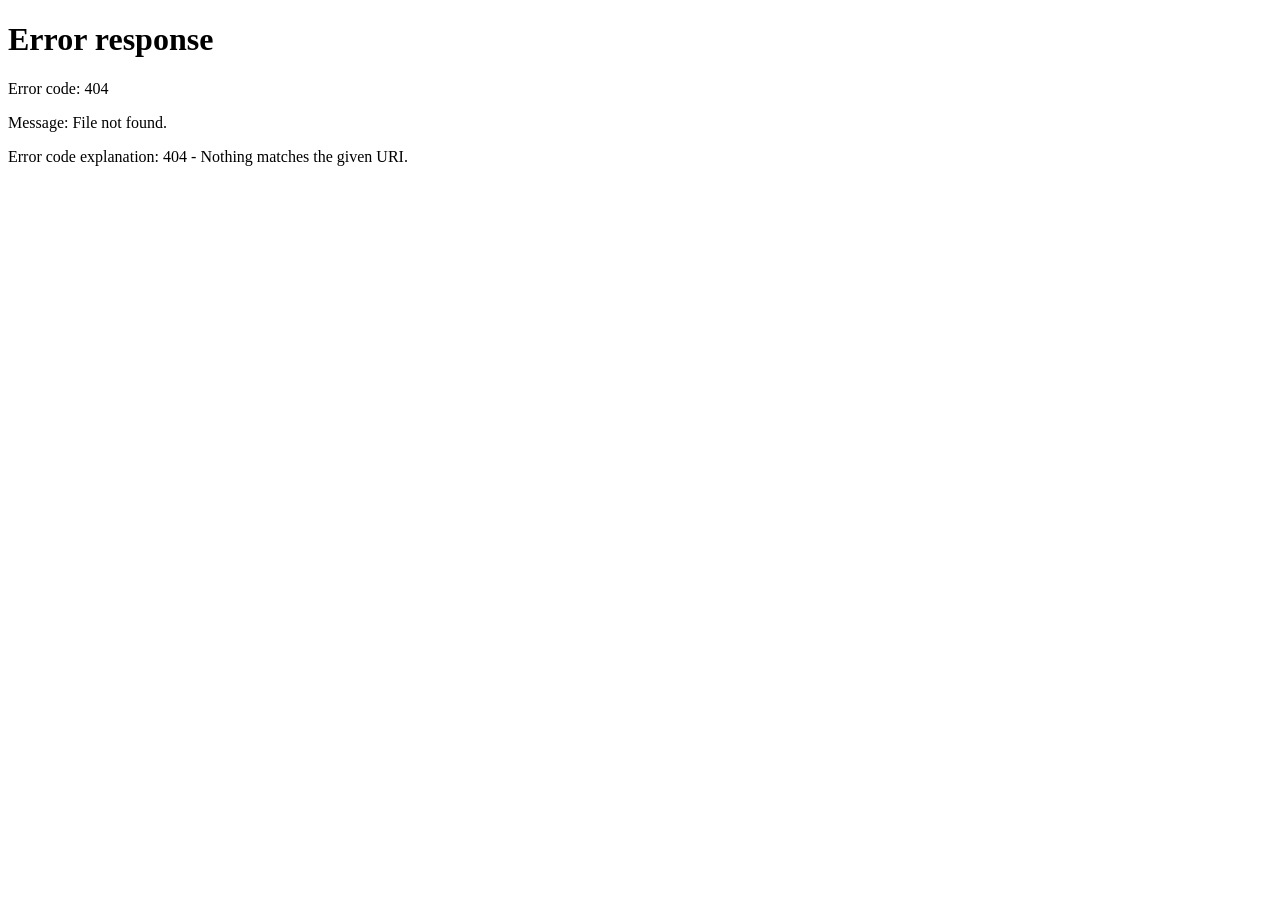
==== ledger/index.html @ 37b4e3fb "Forward the old Ledger addresses to Ballast /ledger/ and every page under it go to the same page und" ====
<!doctype html>
<html lang="en">
<head>
<meta charset="utf-8">
<meta name="viewport" content="width=device-width, initial-scale=1">
<title>Ledger is now Ballast</title>
<meta name="robots" content="noindex">
<link rel="canonical" href="https://gallowforge.github.io/ballast/">
<meta http-equiv="refresh" content="0; url=/ballast/">
<script>location.replace('/ballast/' + location.pathname.replace(/^\/ledger\/?/, '') + location.search + location.hash);</script>
<style>body{margin:0;min-height:100vh;display:grid;place-items:center;background:#0b0d12;color:#e8e9ee;font:16px/1.5 system-ui,sans-serif;padding:0 16px}a{color:#fff}</style>
</head>
<body><p>Ledger is now called Ballast. <a href="/ballast/">Open Ballast</a></p></body>
</html>
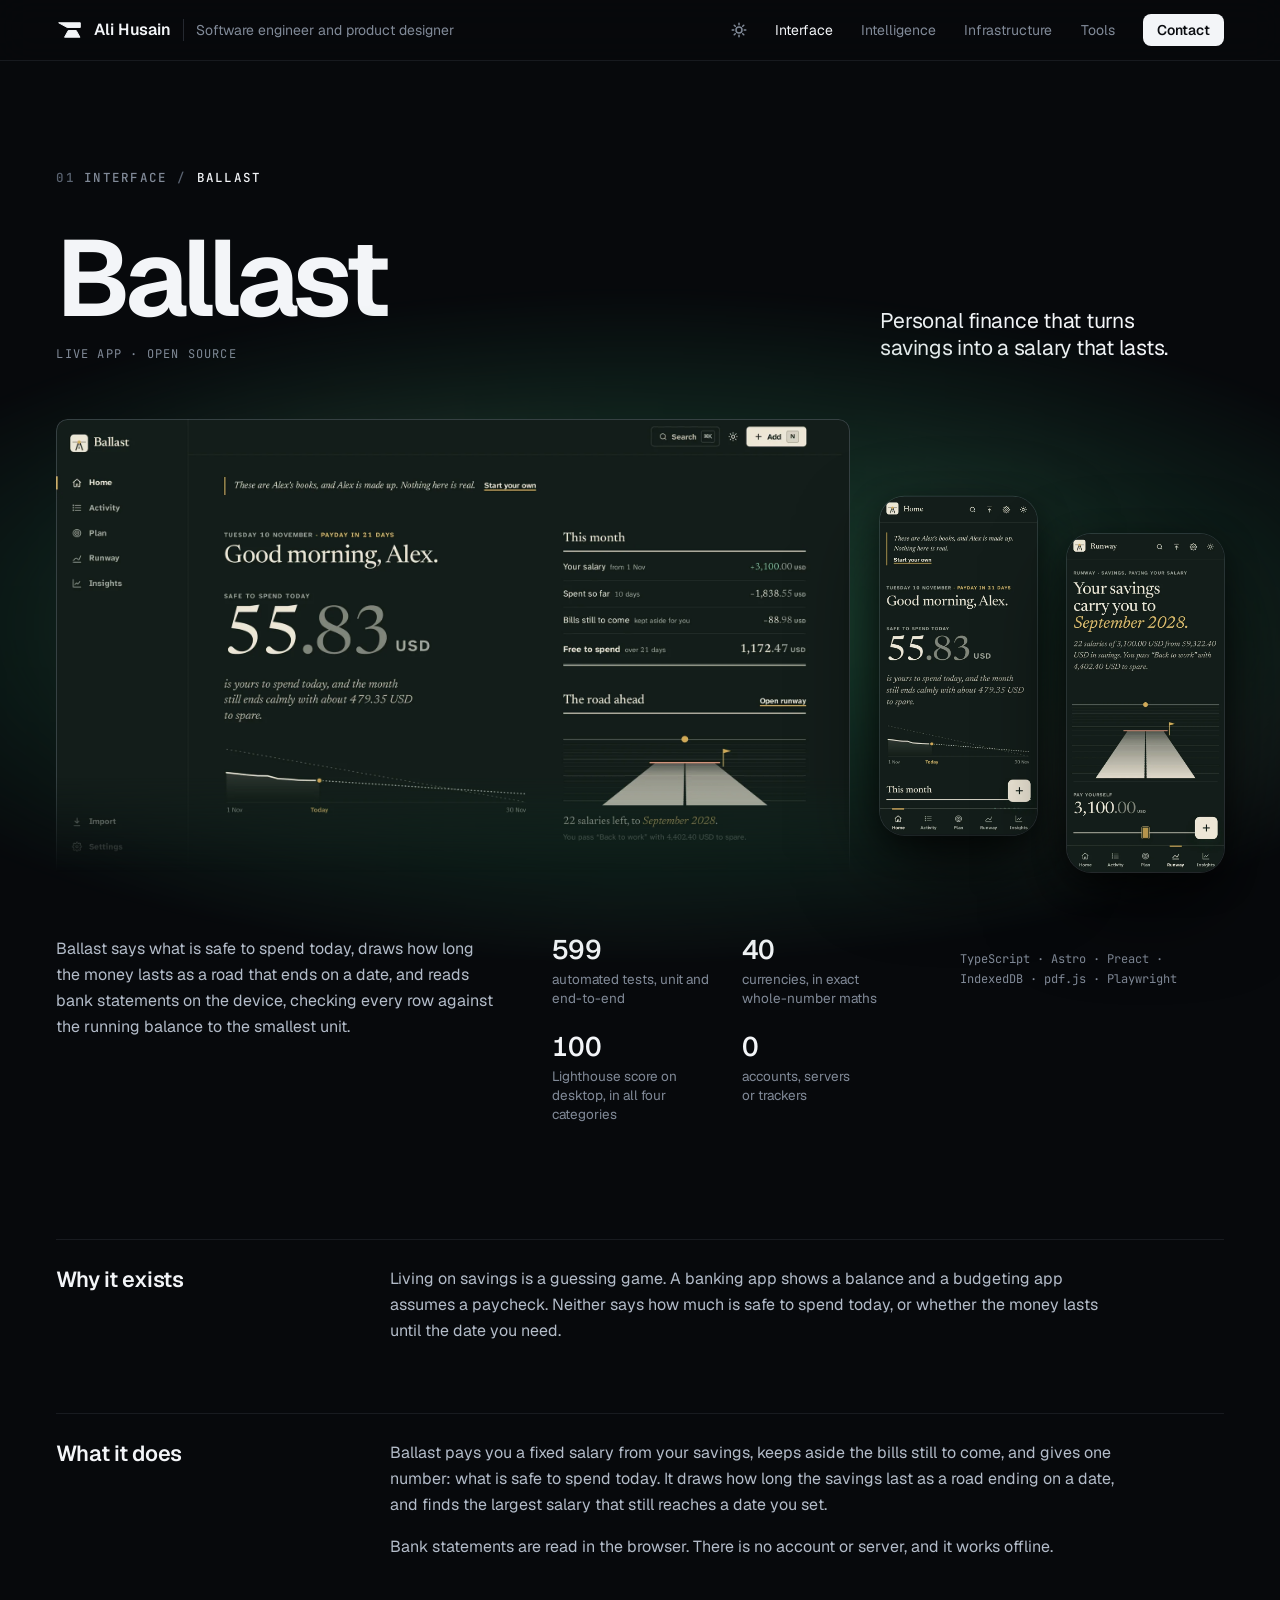
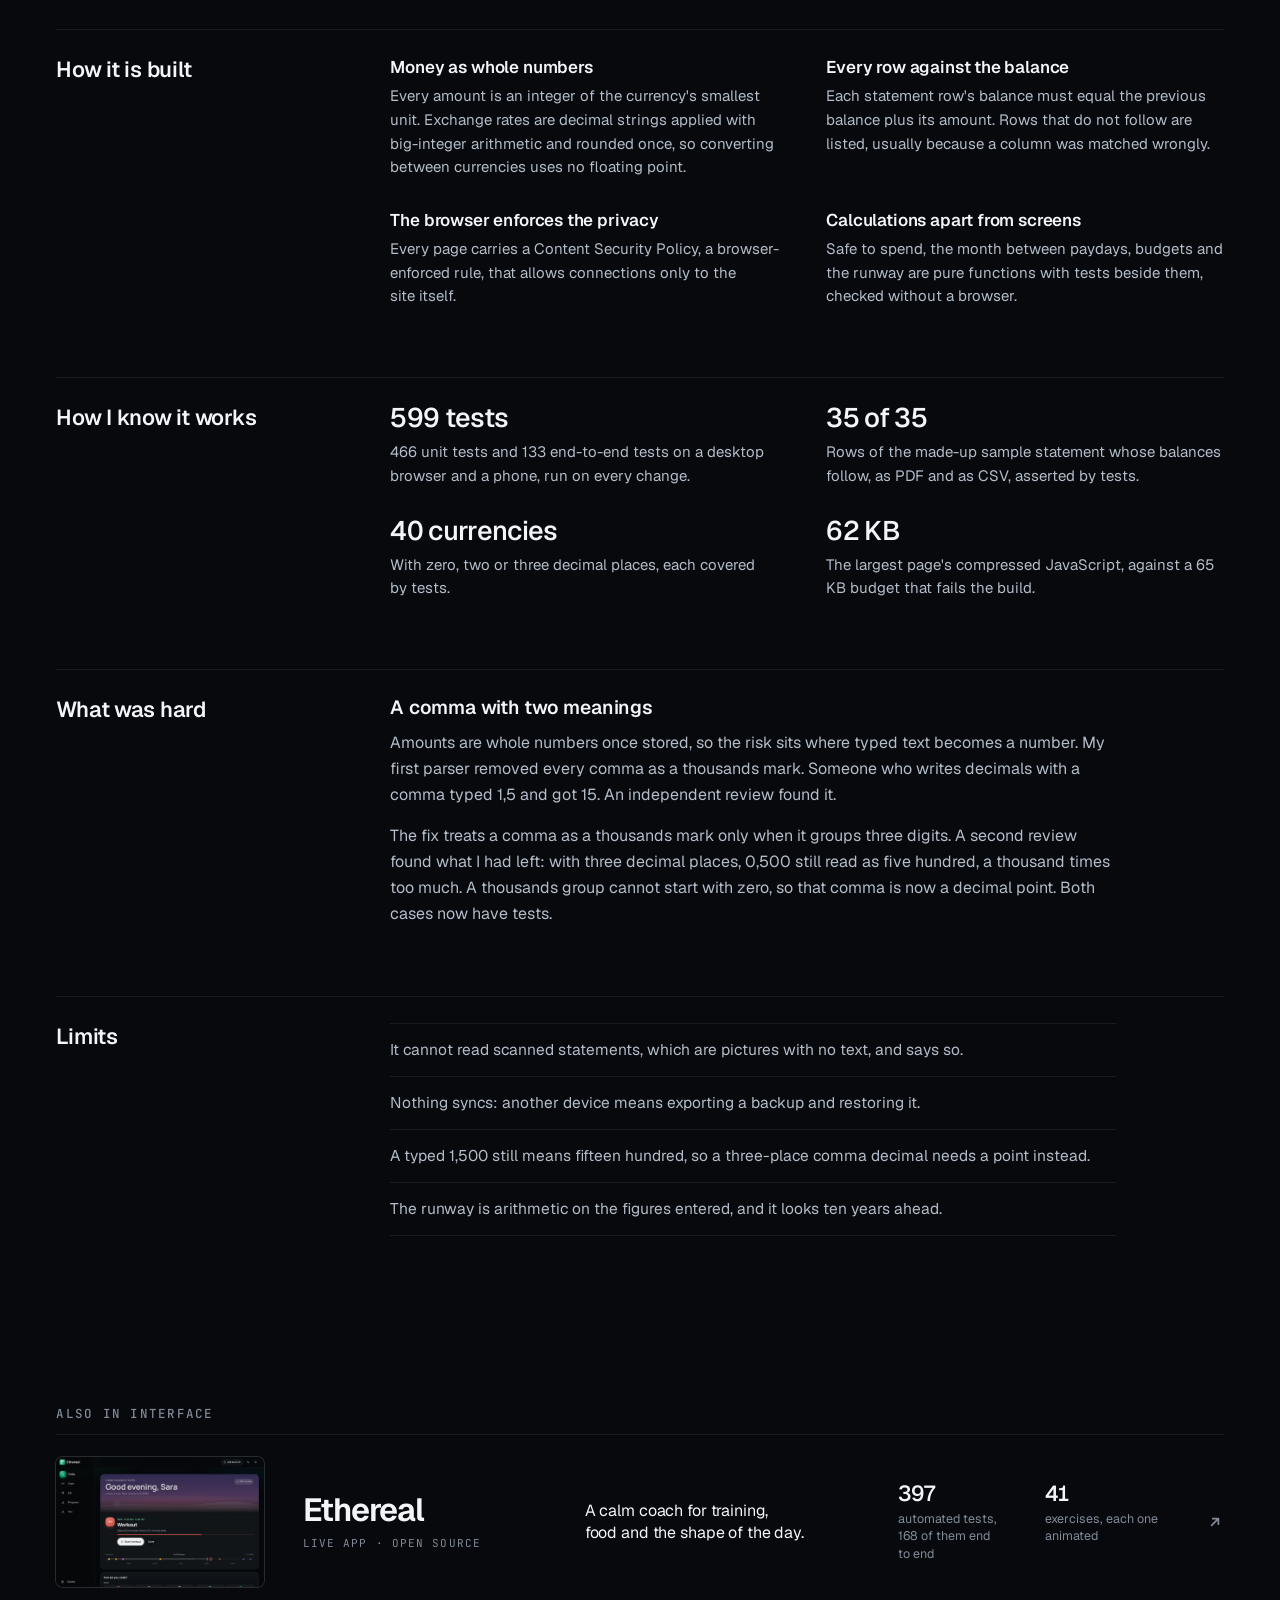
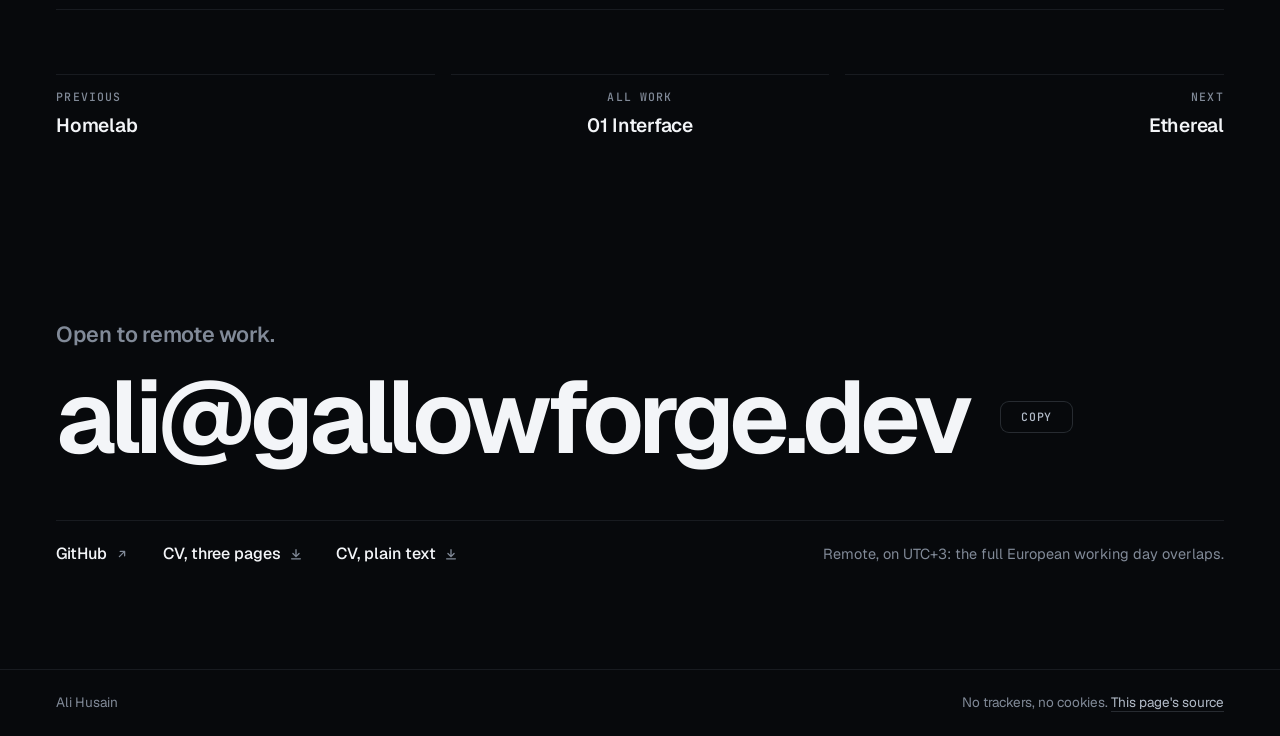
==== commit 0cd2e2a6: "Remove links that go stale when the project repositories are deleted Removes the GitHub repository l" ====
--- a/ledger/index.html
+++ b/ledger/index.html
@@ -5,10 +5,10 @@
 <meta name="viewport" content="width=device-width, initial-scale=1">
 <title>Ledger is now Ballast</title>
 <meta name="robots" content="noindex">
-<link rel="canonical" href="https://gallowforge.github.io/ballast/">
-<meta http-equiv="refresh" content="0; url=/ballast/">
-<script>location.replace('/ballast/' + location.pathname.replace(/^\/ledger\/?/, '') + location.search + location.hash);</script>
-<style>body{margin:0;min-height:100vh;display:grid;place-items:center;background:#0b0d12;color:#e8e9ee;font:16px/1.5 system-ui,sans-serif;padding:0 16px}a{color:#fff}</style>
+<link rel="canonical" href="https://gallowforge.github.io/work/ballast/">
+<meta http-equiv="refresh" content="0; url=/work/ballast/">
+<script>location.replace('/work/ballast/');</script>
+<style>body{margin:0;min-height:100vh;display:grid;place-items:center;background:#07090c;color:#f3f5f8;font:16px/1.5 system-ui,sans-serif;padding:0 16px}a{color:#fff}</style>
 </head>
-<body><p>Ledger is now called Ballast. <a href="/ballast/">Open Ballast</a></p></body>
+<body><p>Ledger is now called Ballast. <a href="/work/ballast/">See Ballast</a></p></body>
 </html>
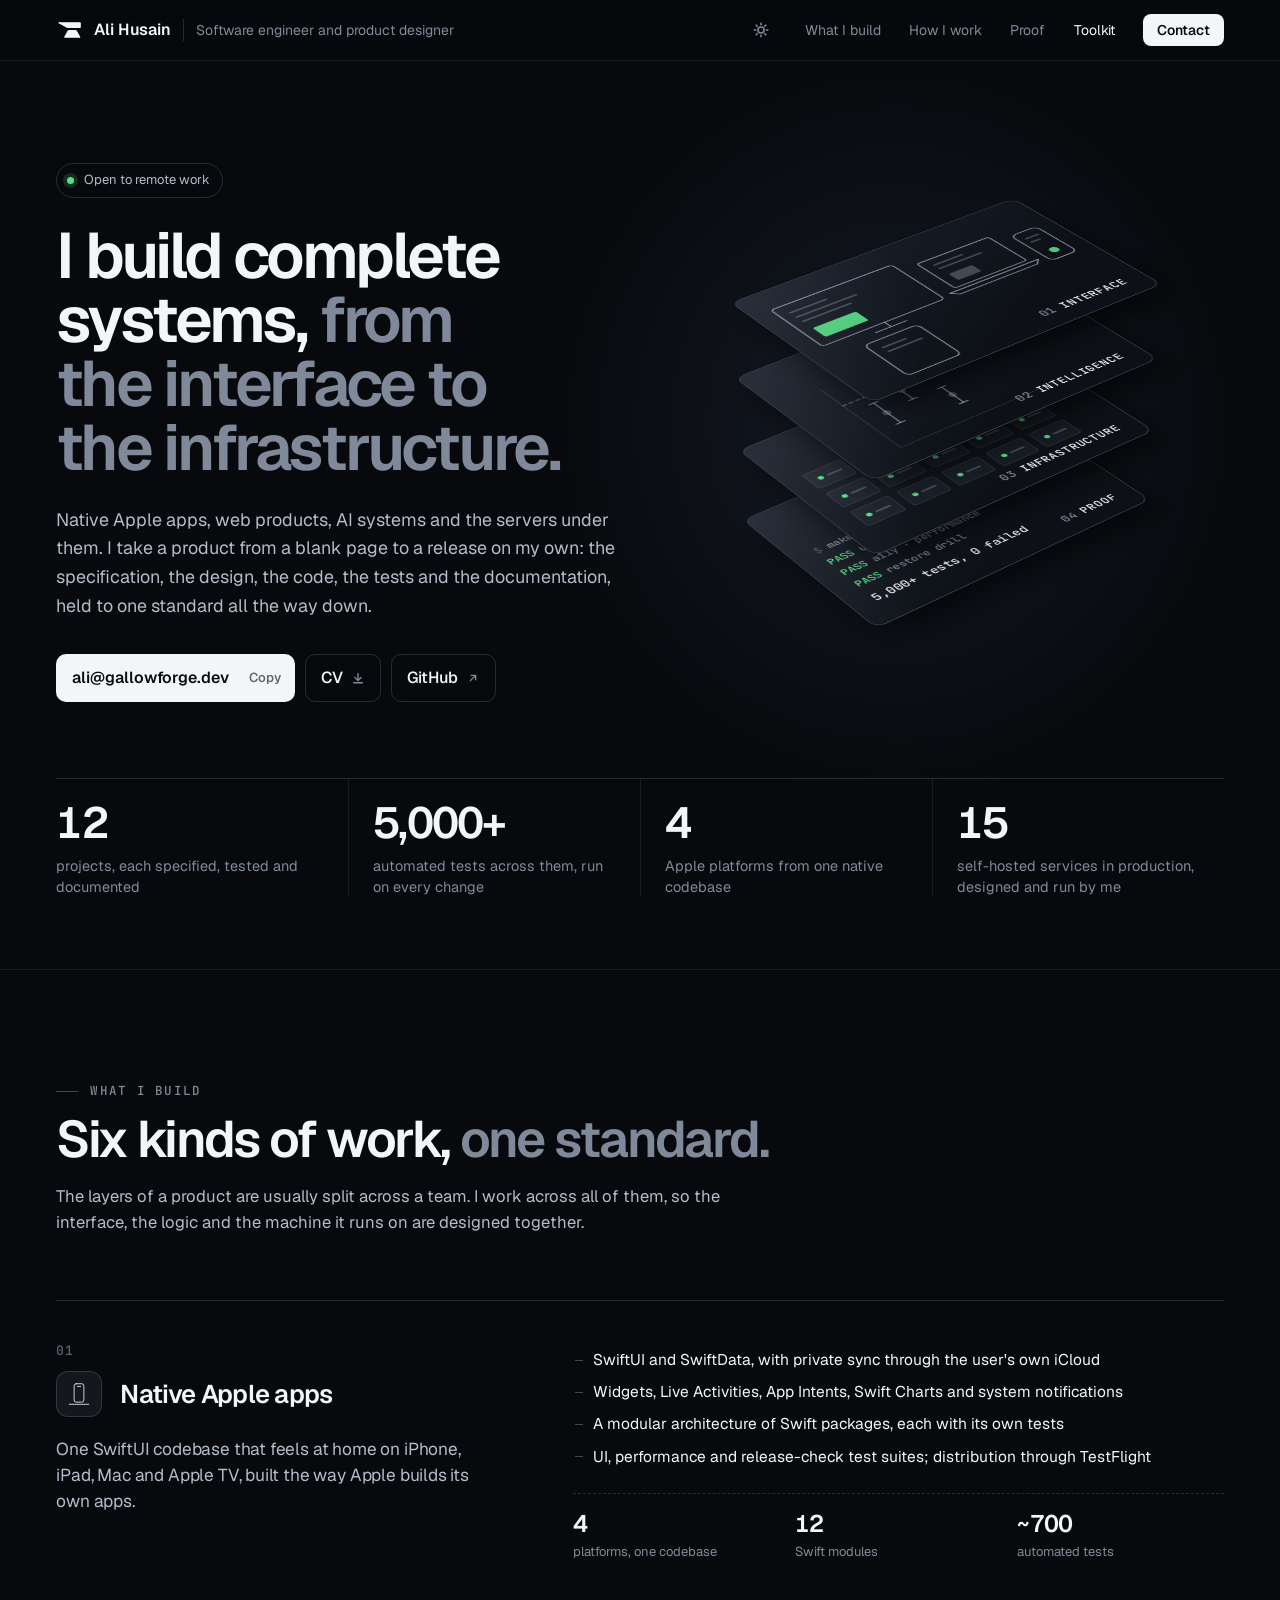
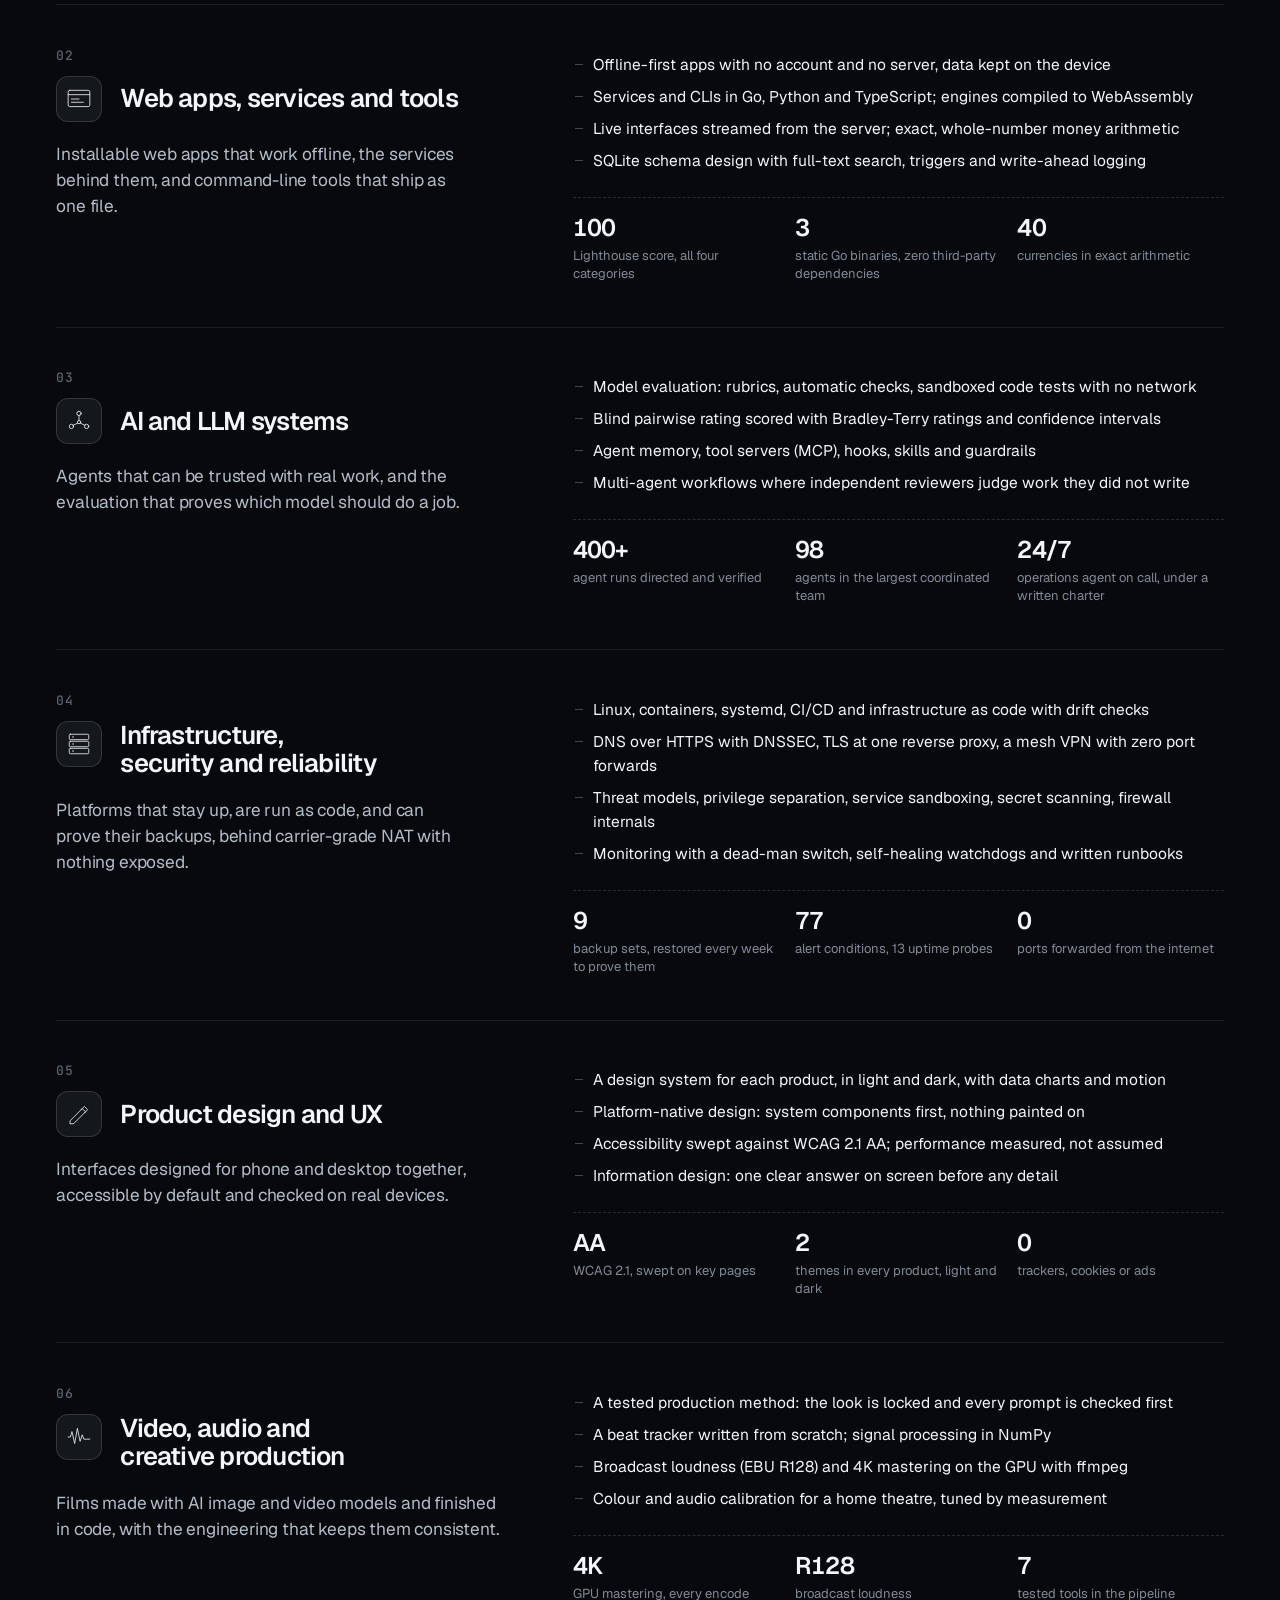
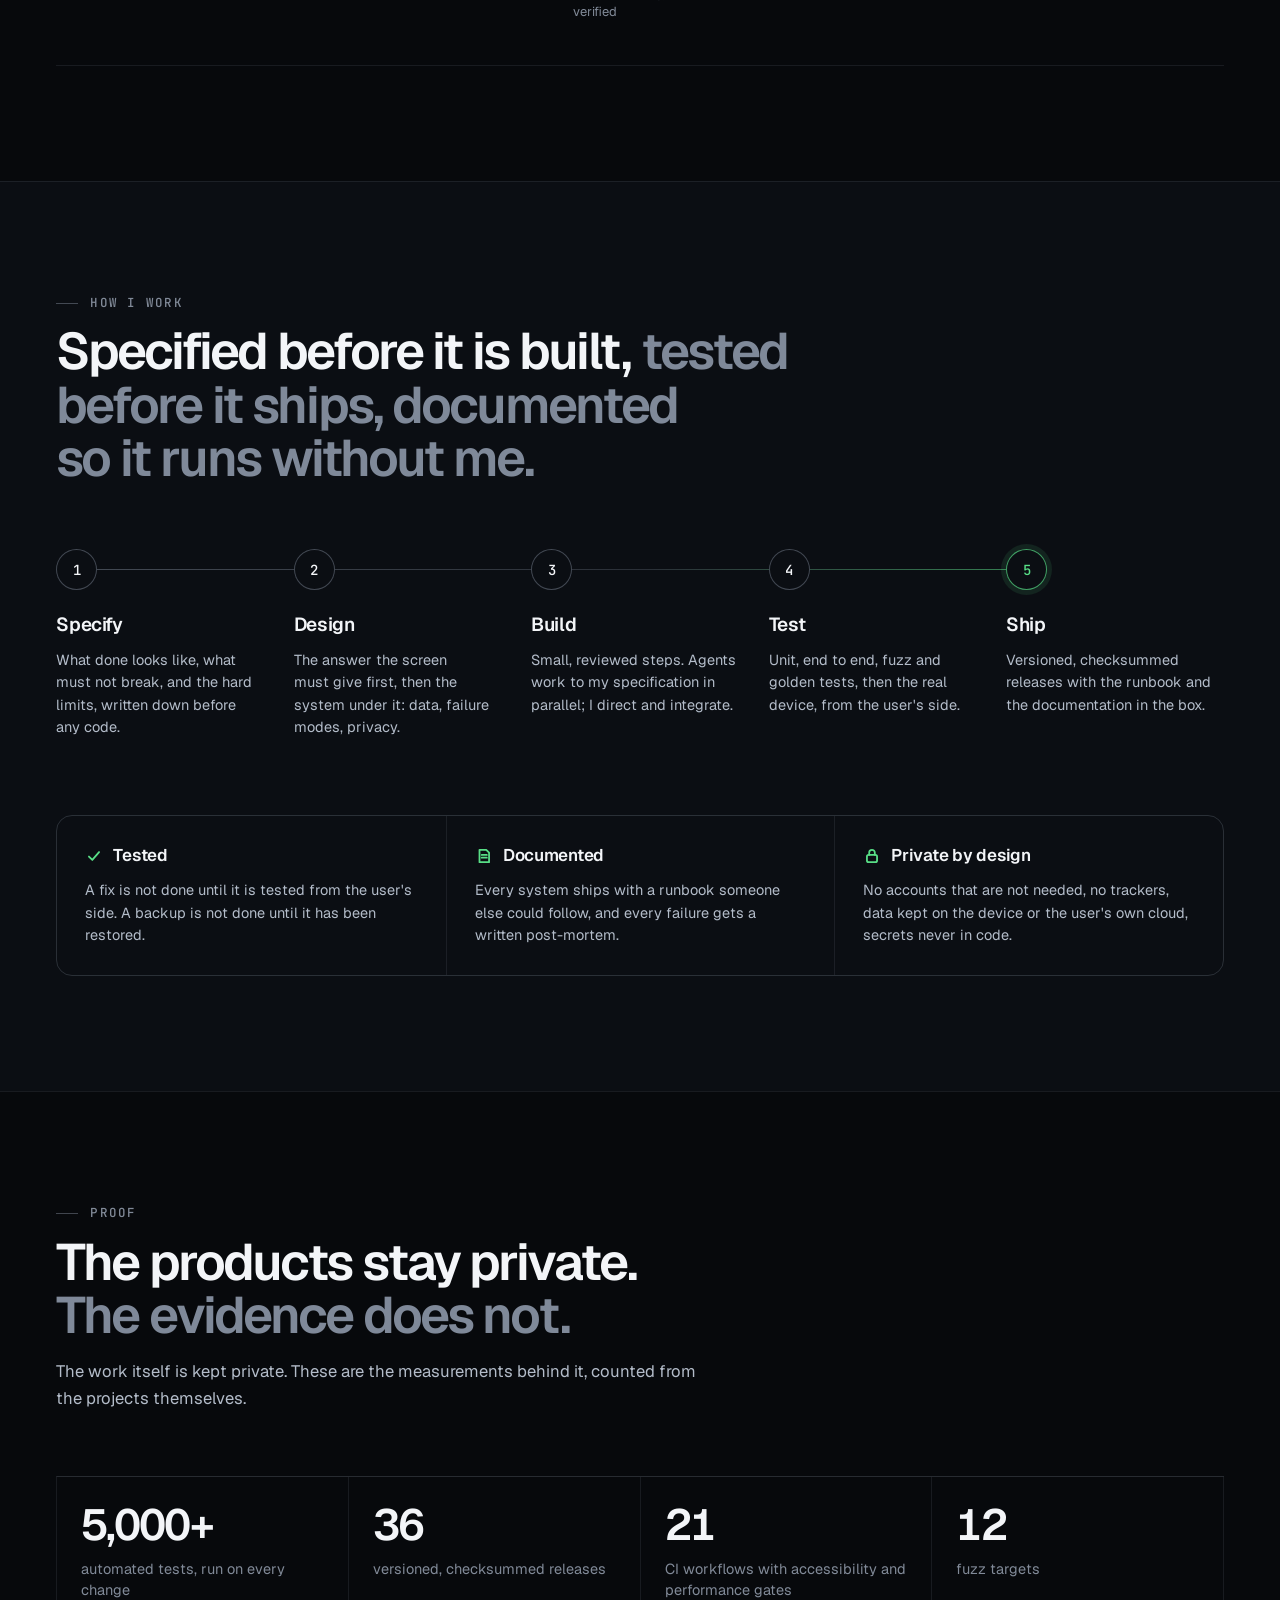
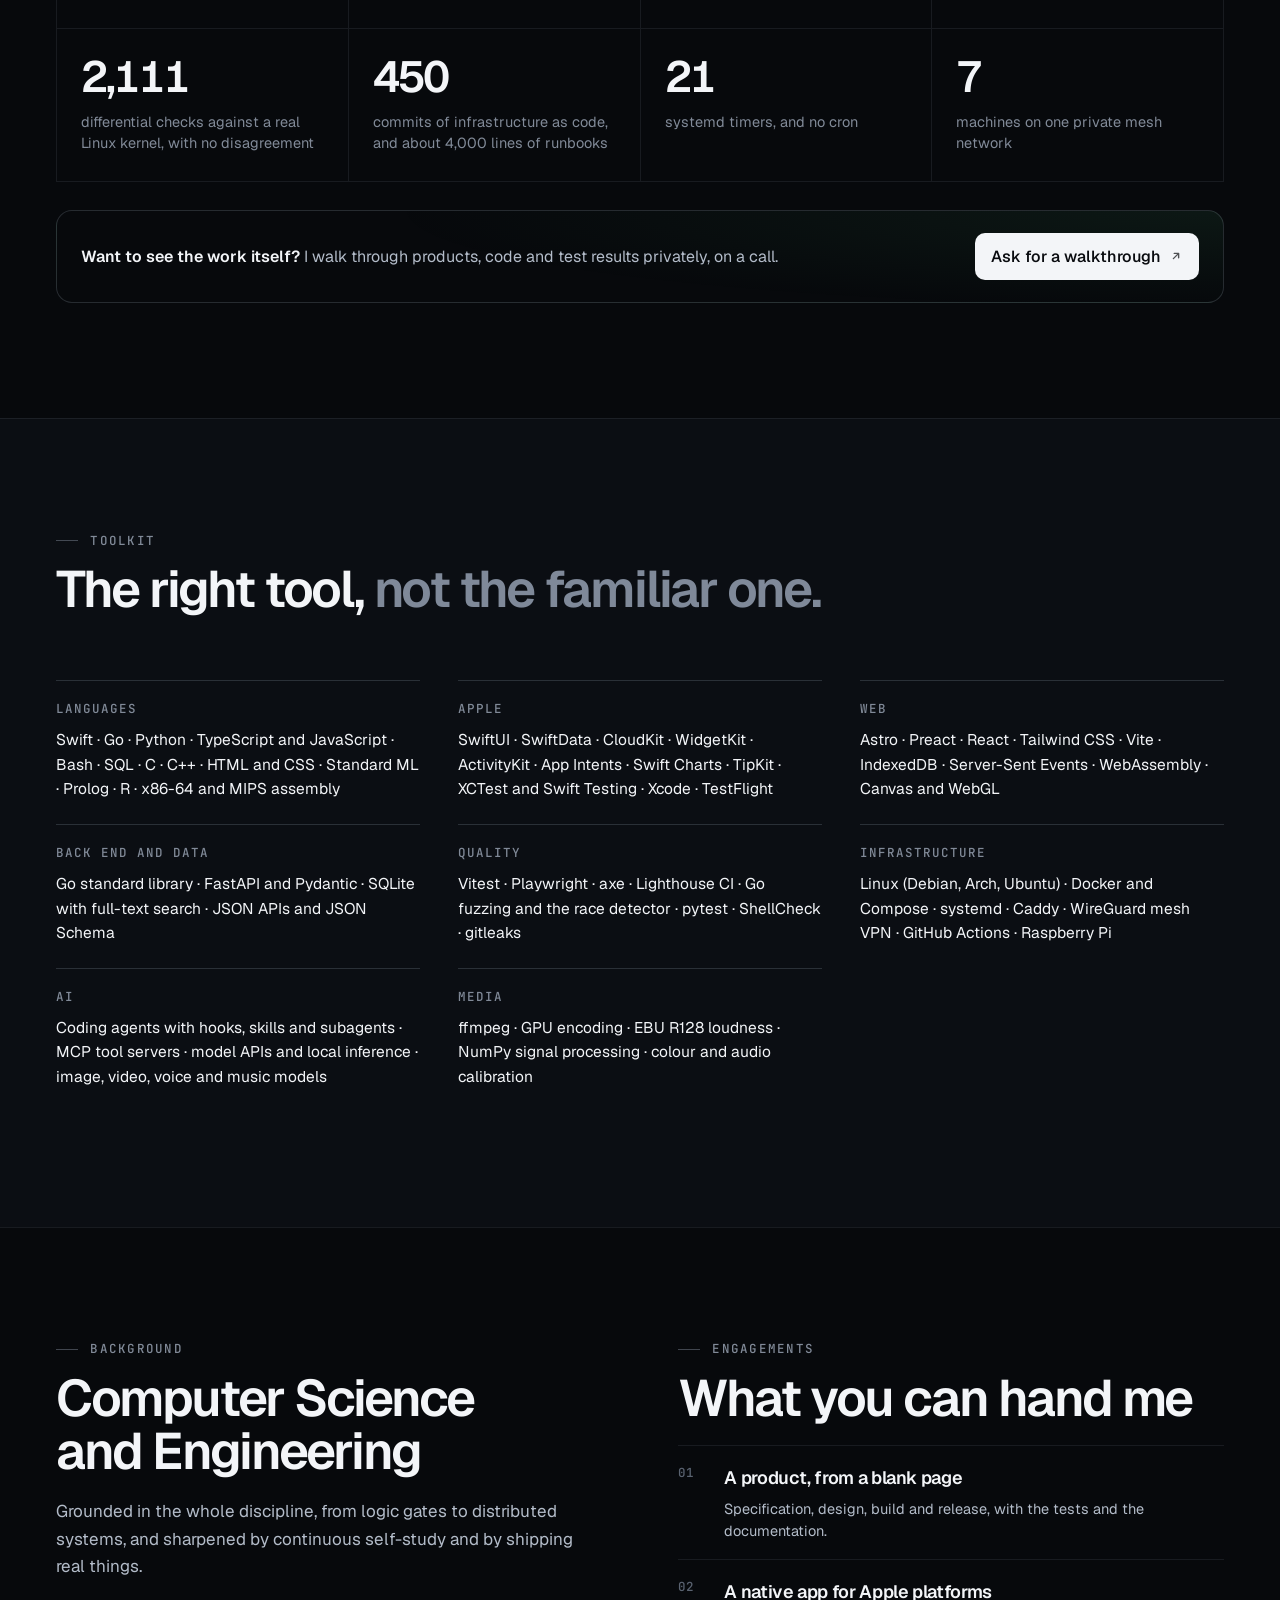
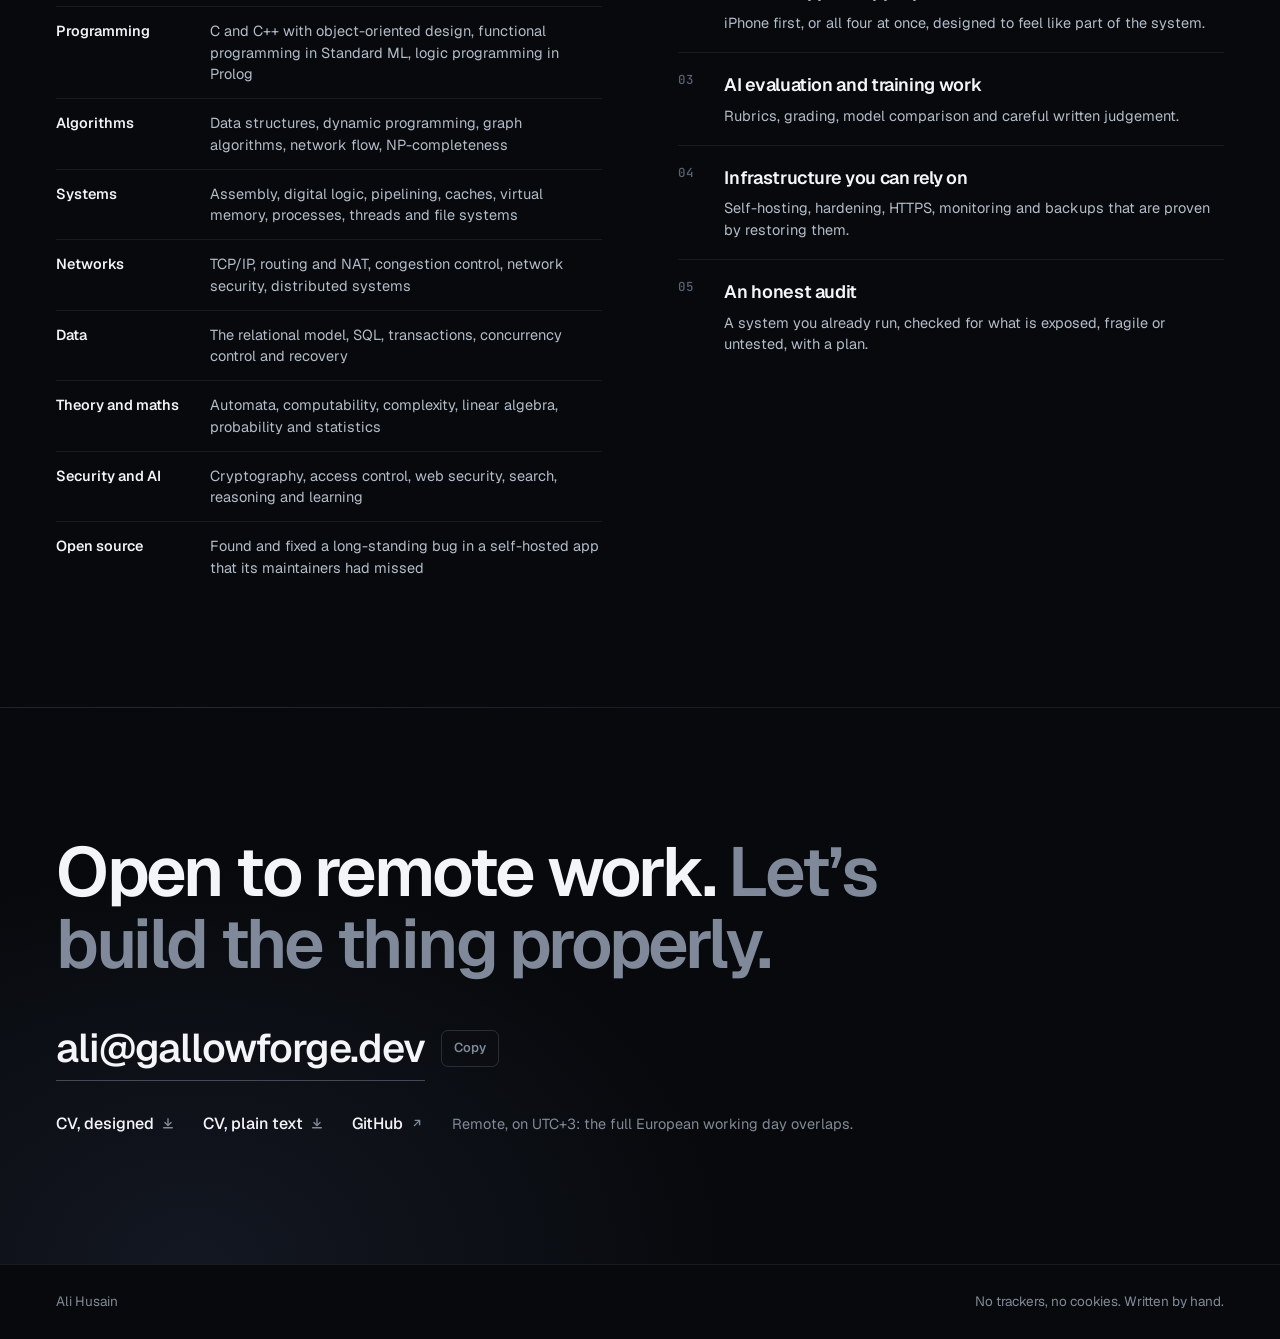
==== commit feb86672: "Capability-first portfolio: what I build and how, with no product shown One page: what I build (six " ====
--- a/ledger/index.html
+++ b/ledger/index.html
@@ -3,12 +3,12 @@
 <head>
 <meta charset="utf-8">
 <meta name="viewport" content="width=device-width, initial-scale=1">
-<title>Ledger is now Ballast</title>
+<title>Ali Husain · Software engineer and product designer</title>
 <meta name="robots" content="noindex">
-<link rel="canonical" href="https://gallowforge.github.io/work/ballast/">
-<meta http-equiv="refresh" content="0; url=/work/ballast/">
-<script>location.replace('/work/ballast/');</script>
+<link rel="canonical" href="https://gallowforge.github.io/">
+<meta http-equiv="refresh" content="0; url=/">
+<script>location.replace('/');</script>
 <style>body{margin:0;min-height:100vh;display:grid;place-items:center;background:#07090c;color:#f3f5f8;font:16px/1.5 system-ui,sans-serif;padding:0 16px}a{color:#fff}</style>
 </head>
-<body><p>Ledger is now called Ballast. <a href="/work/ballast/">See Ballast</a></p></body>
+<body><p>This page has moved. <a href="/">Go to the portfolio</a></p></body>
 </html>
